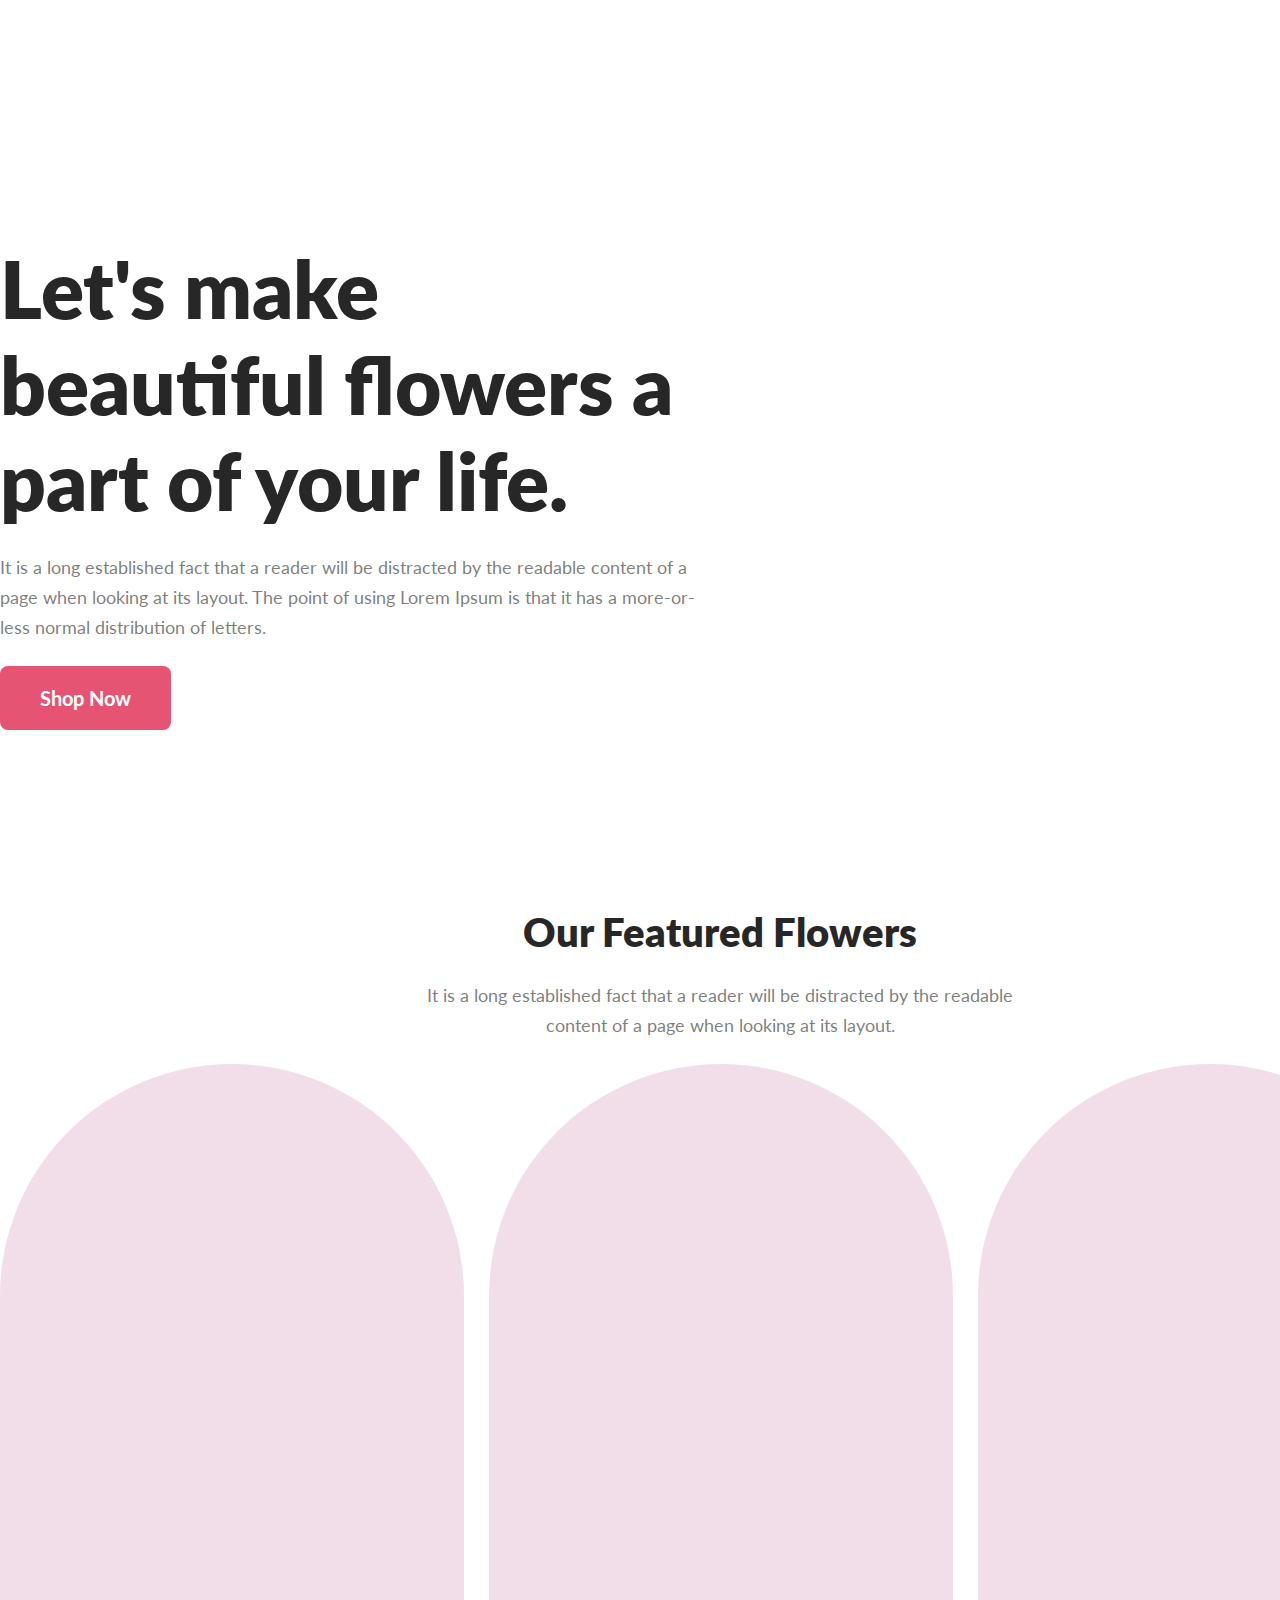
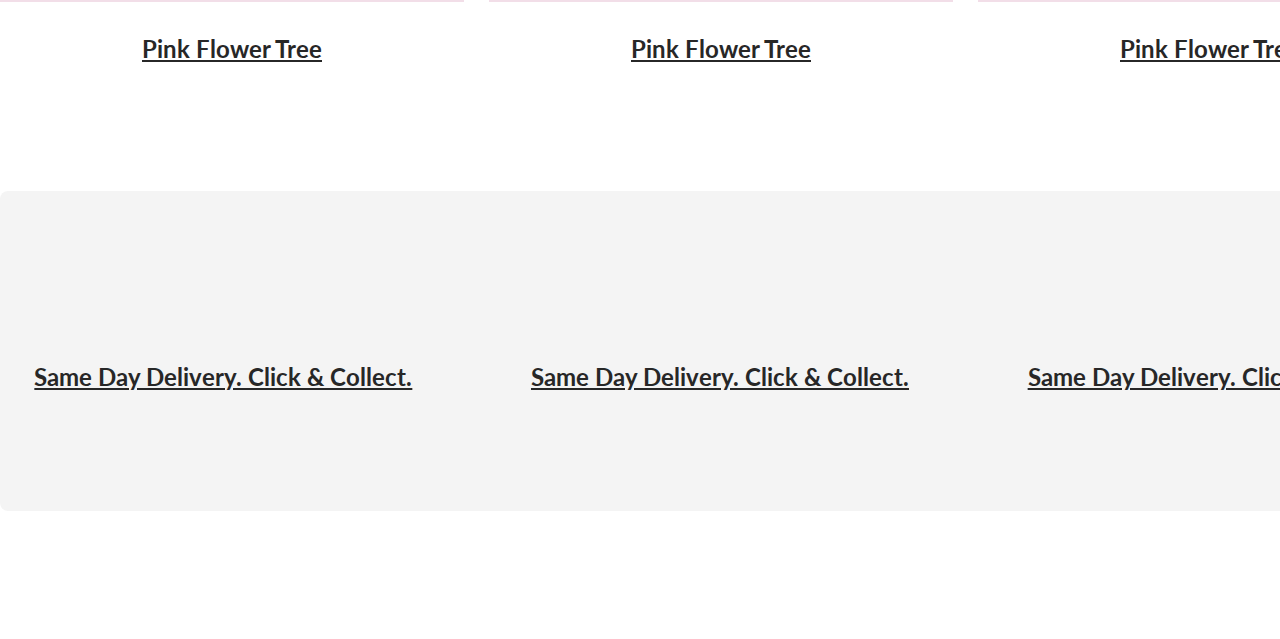
==== index.html @ a1a57ac6 "services section" ====
<!DOCTYPE html>
<html lang="en">
  <head>
    <meta charset="UTF-8" />
    <meta name="viewport" content="width=device-width, initial-scale=1.0" />
    <link rel="preconnect" href="https://fonts.googleapis.com" />
    <link rel="preconnect" href="https://fonts.gstatic.com" crossorigin />
    <link
      href="https://fonts.googleapis.com/css2?family=Lato:wght@400;700&display=swap"
      rel="stylesheet"
    />
    <link rel="stylesheet" href="style.css" />
    <title>Online Flower Shop</title>
  </head>
  <body>
    <header>
      <div class="banner">
        <div class="banner-content">
          <h1 class="banner-tile">
            Let's make <br />
            beautiful flowers a <br />
            part of your life.
          </h1>
          <p class="content-description">
            It is a long established fact that a reader will be distracted by
            the readable content of a page when looking at its layout. The point
            of using Lorem Ipsum is that it has a more-or-less normal
            distribution of letters.
          </p>
          <button class="btn-primary">Shop Now</button>
        </div>
        <img src="./Flower Asset/pngwing 10.png" alt="" />
      </div>
    </header>
    <main>
      <section class="featured-flowers">
        <h2 class="section-heading">Our Featured Flowers</h2>
        <p class="content-description">
          It is a long established fact that a reader will be distracted by the
          readable <br />
          content of a page when looking at its layout.
        </p>
        <div class="showCase-flowers">
          <div>
            <div class="flower"></div>
            <p class="img-description">Pink Flower Tree</p>
          </div>
          <div>
            <div class="flower"></div>
            <p class="img-description">Pink Flower Tree</p>
          </div>
          <div>
            <div class="flower"></div>
            <p class="img-description">Pink Flower Tree</p>
          </div>
        </div>
      </section>
      <section class="services">
        <div class="service">
          <img src="./Flower Asset/Group 57.png" alt="" />
          <p class="img-description">Same Day Delivery. Click & Collect.</p>
        </div>
        <div class="service">
          <img src="./Flower Asset/Group 57.png" alt="" />
          <p class="img-description">Same Day Delivery. Click & Collect.</p>
        </div>
        <div class="service">
          <img src="./Flower Asset/Group 57.png" alt="" />
          <p class="img-description">Same Day Delivery. Click & Collect.</p>
        </div>
      </section>
    </main>
    <footer></footer>
  </body>
</html>
---- style.css ----
* {
  margin: 0px;
  padding: 0px;
  font-family: "Lato", sans-serif;
}

/* common css */
.content-description {
  color: rgba(39, 39, 39, 0.6);
  font-size: 18px;
  font-weight: 400;
  line-height: 30px;
  margin-top: 24px;
  margin-bottom: 24px;
}

.btn-primary {
  color: #fff;
  background-color: #e55473;
  border-radius: 8px;
  border: none;
  padding: 20px 40px;
  font-size: 20px;
  font-weight: 700;
  cursor: pointer;
}
.section-heading {
  color: #272727;
  text-align: center;
  font-size: 40px;
  font-weight: 800;
}

/* banner style */
header {
  /* background-color: rgba(229, 84, 115, 0.1); */
  margin-bottom: 178px;
}
.banner {
  display: flex;
  margin: 0 auto;
  width: 1440px;
  padding-top: 50px;
  gap: 95px;
}
.banner-tile {
  color: #272727;
  font-size: 80px;
  font-weight: 800;
  line-height: normal;
}
.banner-content {
  max-width: 700px;
  padding-top: 190px;
}
/* Feature flower section */
.featured-flowers {
  margin: 0 auto 128px auto;
  width: 1440px;
  text-align: center;
}
.showCase-flowers {
  display: flex;
  gap: 25px;
}
.flower {
  width: 464px;
  height: 538px;
  border-radius: 300px 300px 0px 0px;
  background: url("./Flower Asset/pngwing 5.png"), rgba(167, 33, 98, 0.15);
  background-repeat: no-repeat;
  background-position: center;
}
.img-description {
  margin-top: 32px;
  color: #272727;
  text-align: center;
  font-size: 24px;
  font-weight: 700;
  text-decoration-line: underline;
}
/* service section styles */
.services {
  display: flex;
  justify-content: space-around;
  align-items: center;
  gap: 50px;
  width: 1440px;
  height: 320px;
  /* padding: 85px 175px; */
  border-radius: 8px;
  background: rgba(39, 39, 39, 0.05);
  border: none;
  text-align: center;
  margin: 0 auto 128px auto;
}
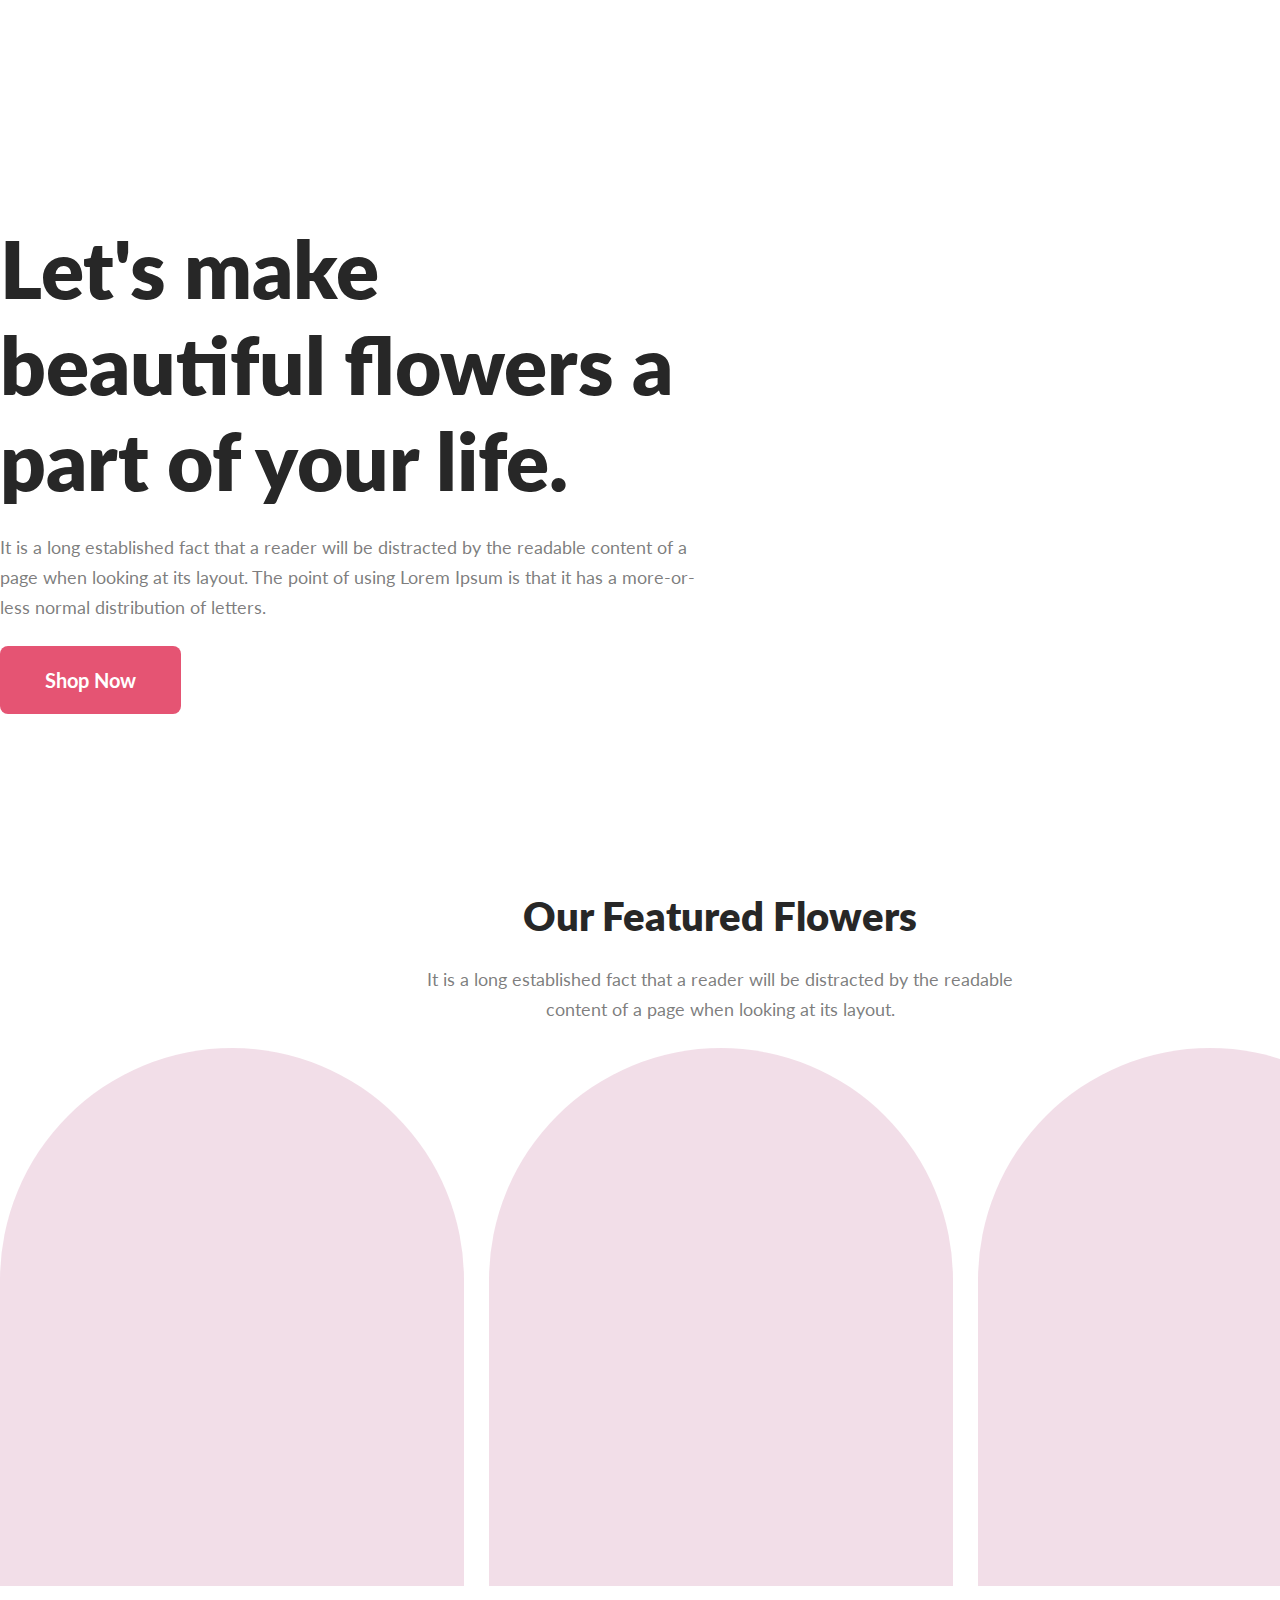
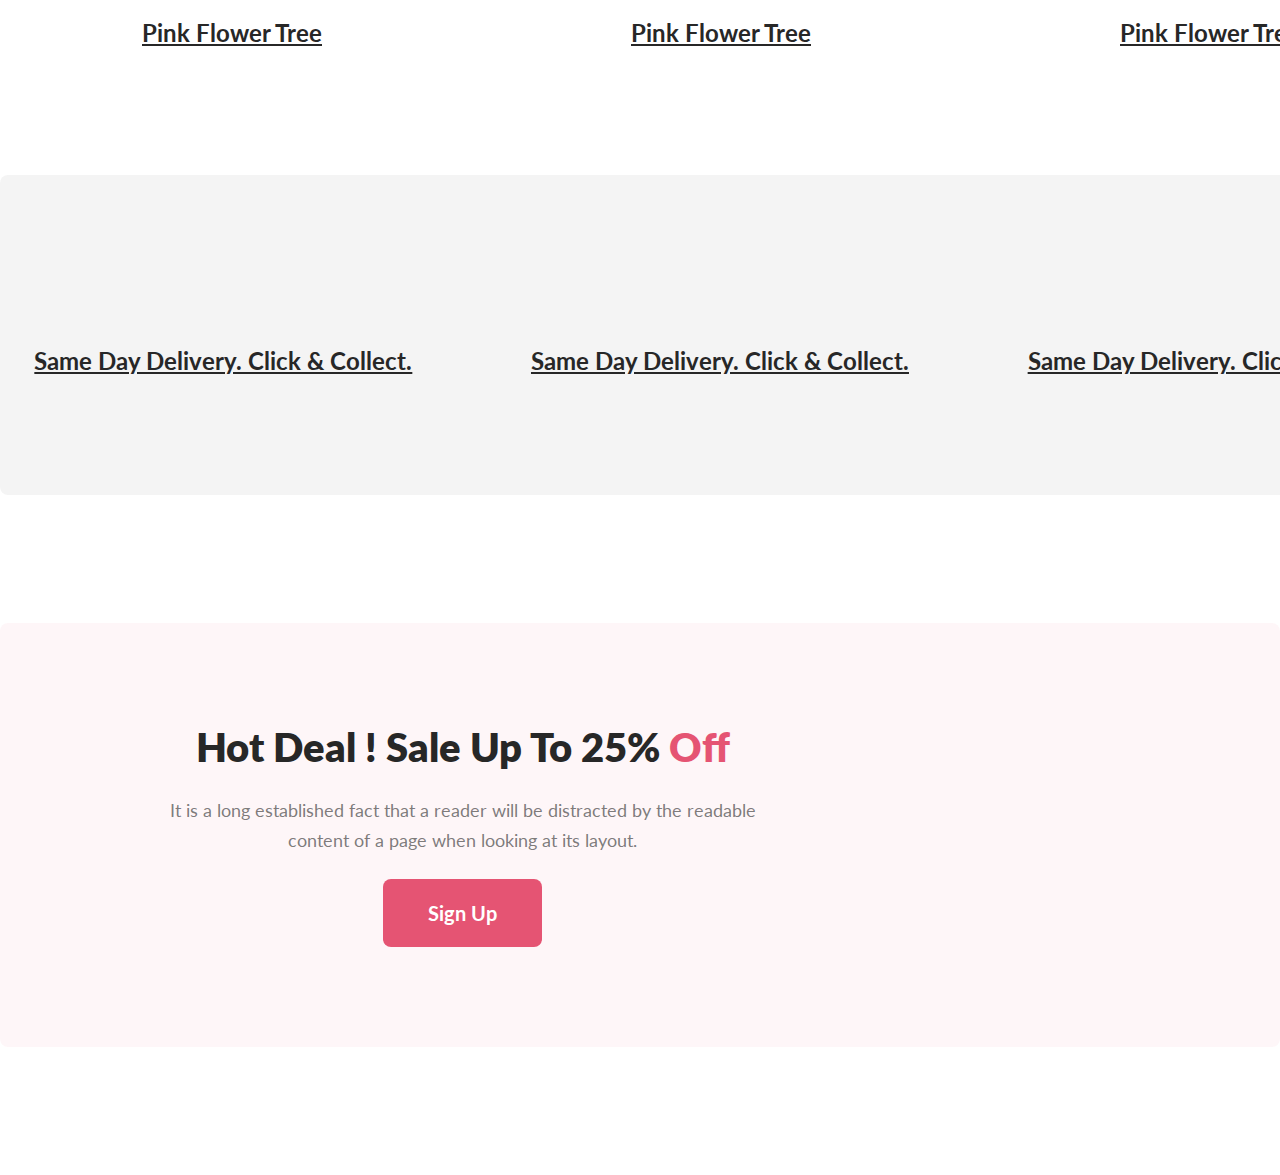
==== commit 7c7a1836: "sale up section" ====
--- a/index.html
+++ b/index.html
@@ -69,6 +69,20 @@
           <p class="img-description">Same Day Delivery. Click & Collect.</p>
         </div>
       </section>
+      <section class="sale-up">
+        <div class="sale-up-content">
+          <h2 class="section-heading">
+            Hot Deal ! Sale Up To 25% <span>Off</span>
+          </h2>
+          <p class="content-description">
+            It is a long established fact that a reader will be distracted by
+            the readable <br />
+            content of a page when looking at its layout.
+          </p>
+          <button class="btn-primary">Sign Up</button>
+        </div>
+        <img src="./Flower Asset/pngwing 8.png" alt="" />
+      </section>
     </main>
     <footer></footer>
   </body>
--- a/style.css
+++ b/style.css
@@ -19,7 +19,7 @@
   background-color: #e55473;
   border-radius: 8px;
   border: none;
-  padding: 20px 40px;
+  padding: 22px 45px;
   font-size: 20px;
   font-weight: 700;
   cursor: pointer;
@@ -40,7 +40,7 @@
   display: flex;
   margin: 0 auto;
   width: 1440px;
-  padding-top: 50px;
+  padding-top: 30px;
   gap: 95px;
 }
 .banner-tile {
@@ -94,3 +94,20 @@
   text-align: center;
   margin: 0 auto 128px auto;
 }
+
+/* sale up section */
+.sale-up {
+  display: flex;
+  gap: 185px;
+  justify-content: space-evenly;
+  align-items: center;
+  margin-bottom: 128px;
+  border-radius: 8px;
+  background-color: rgba(229, 84, 115, 0.05);
+  text-align: center;
+  padding: 100px 0;
+}
+
+.sale-up span {
+  color: #e55473;
+}
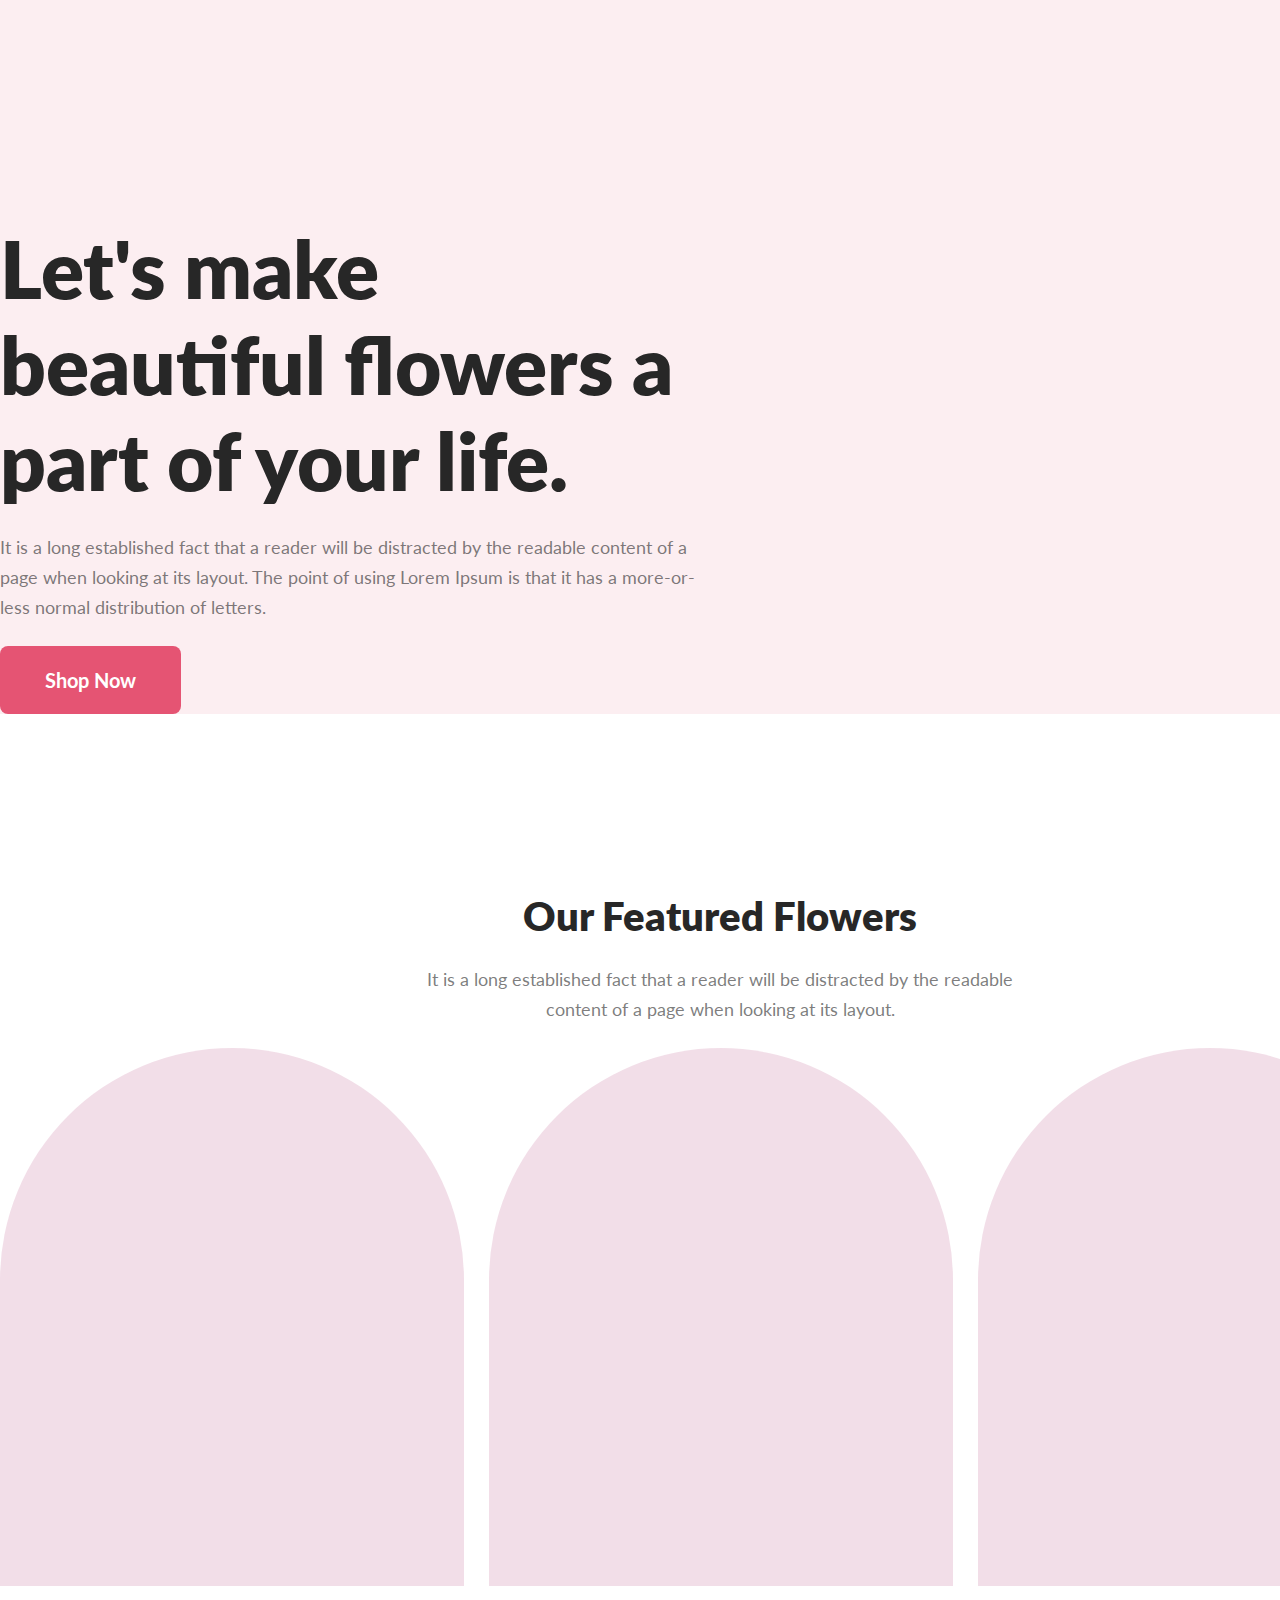
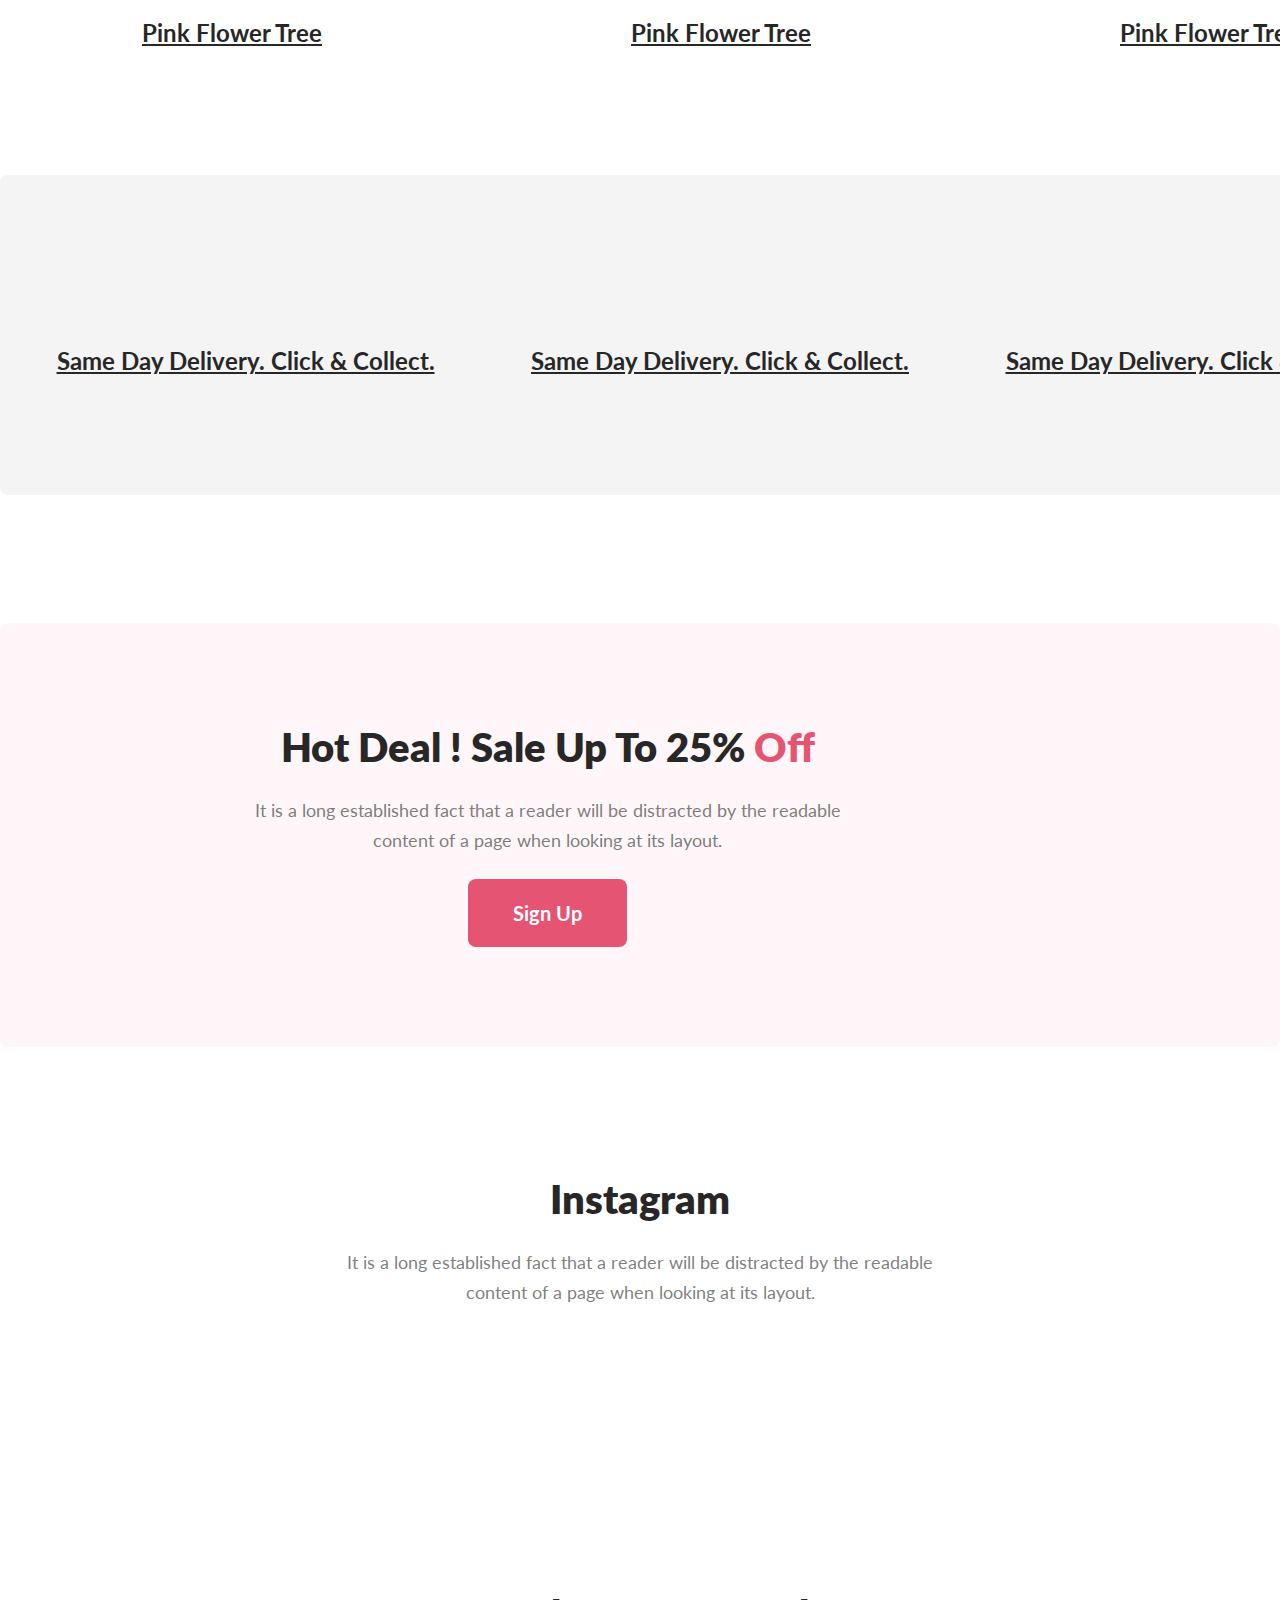
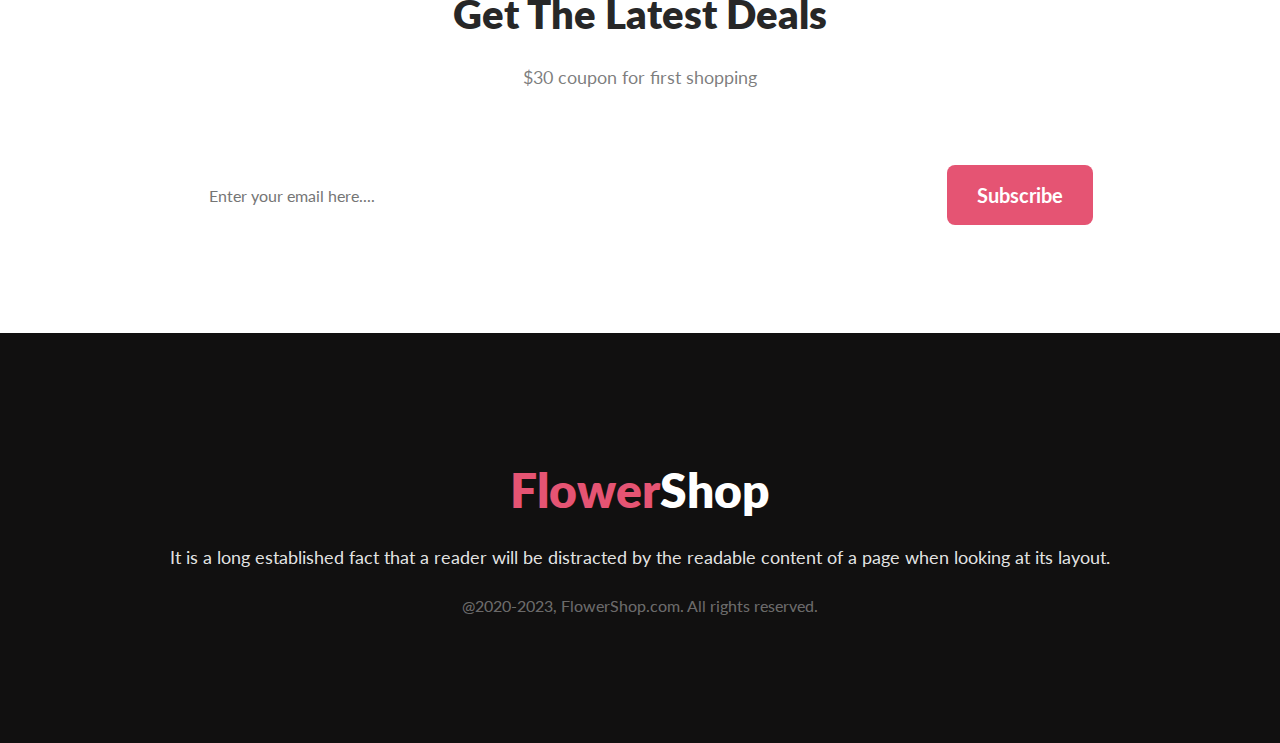
==== commit bb475e30: "Footer Design" ====
--- a/index.html
+++ b/index.html
@@ -83,7 +83,50 @@
         </div>
         <img src="./Flower Asset/pngwing 8.png" alt="" />
       </section>
+
+      <section class="instagram">
+        <h2 class="section-heading">Instagram</h2>
+        <p class="content-description">
+          It is a long established fact that a reader will be distracted by the
+          readable <br />
+          content of a page when looking at its layout.
+        </p>
+        <div class="instagram-image-conteinar">
+          <img src="./Flower Asset/Rectangle 4.png" alt="" />
+          <img src="./Flower Asset/Rectangle 4.png" alt="" />
+          <img src="./Flower Asset/Rectangle 4.png" alt="" />
+          <img src="./Flower Asset/Rectangle 4.png" alt="" />
+        </div>
+      </section>
+
+      <section class="subscribe">
+        <div class="subscribe-content">
+          <h2 class="section-heading">Get The Latest Deals</h2>
+          <p class="content-description">$30 coupon for first shopping</p>
+        </div>
+        <div class="subscribe-contact">
+          <input
+            type="email"
+            name="Email"
+            placeholder="Enter your email here...."
+          />
+          <input
+            class="btn-primary btn-subscribe"
+            type="submit"
+            value="Subscribe"
+          />
+        </div>
+      </section>
     </main>
-    <footer></footer>
+    <footer>
+      <h2 class="footer-heading"><span>Flower</span>Shop</h2>
+      <p class="content-description">
+        It is a long established fact that a reader will be distracted by the
+        readable content of a page when looking at its layout.
+      </p>
+      <p class="copy-rights">
+        @2020-2023, FlowerShop.com. All rights reserved.
+      </p>
+    </footer>
   </body>
 </html>
--- a/style.css
+++ b/style.css
@@ -23,6 +23,7 @@
   font-size: 20px;
   font-weight: 700;
   cursor: pointer;
+  text-align: center;
 }
 .section-heading {
   color: #272727;
@@ -33,7 +34,7 @@
 
 /* banner style */
 header {
-  /* background-color: rgba(229, 84, 115, 0.1); */
+  background-color: rgba(229, 84, 115, 0.1);
   margin-bottom: 178px;
 }
 .banner {
@@ -82,9 +83,9 @@
 /* service section styles */
 .services {
   display: flex;
-  justify-content: space-around;
+  justify-content: space-evenly;
   align-items: center;
-  gap: 50px;
+  gap: 40px;
   width: 1440px;
   height: 320px;
   /* padding: 85px 175px; */
@@ -99,7 +100,7 @@
 .sale-up {
   display: flex;
   gap: 185px;
-  justify-content: space-evenly;
+  justify-content: center;
   align-items: center;
   margin-bottom: 128px;
   border-radius: 8px;
@@ -111,3 +112,79 @@
 .sale-up span {
   color: #e55473;
 }
+
+/* Instagram section*/
+.instagram {
+  /* display: flex; */
+  text-align: center;
+  margin: 0px auto 128px auto;
+}
+
+.instagram-image-conteinar {
+  display: flex;
+  justify-content: center;
+  align-items: center;
+  gap: 20px;
+  margin-top: 48px;
+}
+
+/* subscribe section */
+.subscribe {
+  text-align: center;
+  display: flex;
+  flex-direction: column;
+  justify-content: center;
+  align-items: center;
+  background-image: url("./Flower Asset/Rectangle 9.png");
+  background-repeat: no-repeat;
+  height: 450px;
+}
+.subscribe-contact {
+  margin-top: 48px;
+  display: flex;
+  align-items: center;
+  gap: 16px;
+}
+.subscribe input[type="email"] {
+  width: 700px;
+  /* height: 64px; */
+  padding: 22px;
+  border-radius: 8px;
+  background: #fff;
+  border: none;
+
+  color: rgba(39, 39, 39, 0.6);
+  font-size: 16px;
+  font-weight: 400;
+}
+.btn-subscribe {
+  height: 60px;
+  text-align: center;
+  padding: 15px 30px;
+}
+
+/* footer */
+
+footer {
+  background-color: #111010;
+  text-align: center;
+  padding: 128px;
+}
+
+.footer-heading {
+  color: #fff;
+  font-size: 48px;
+  font-weight: 800;
+}
+.footer-heading span {
+  color: #e55473;
+}
+footer > .content-description {
+  color: rgba(255, 255, 255, 0.9);
+}
+footer > .copy-rights {
+  color: rgba(255, 255, 255, 0.4);
+  text-align: center;
+  font-size: 16px;
+  font-weight: 400;
+}
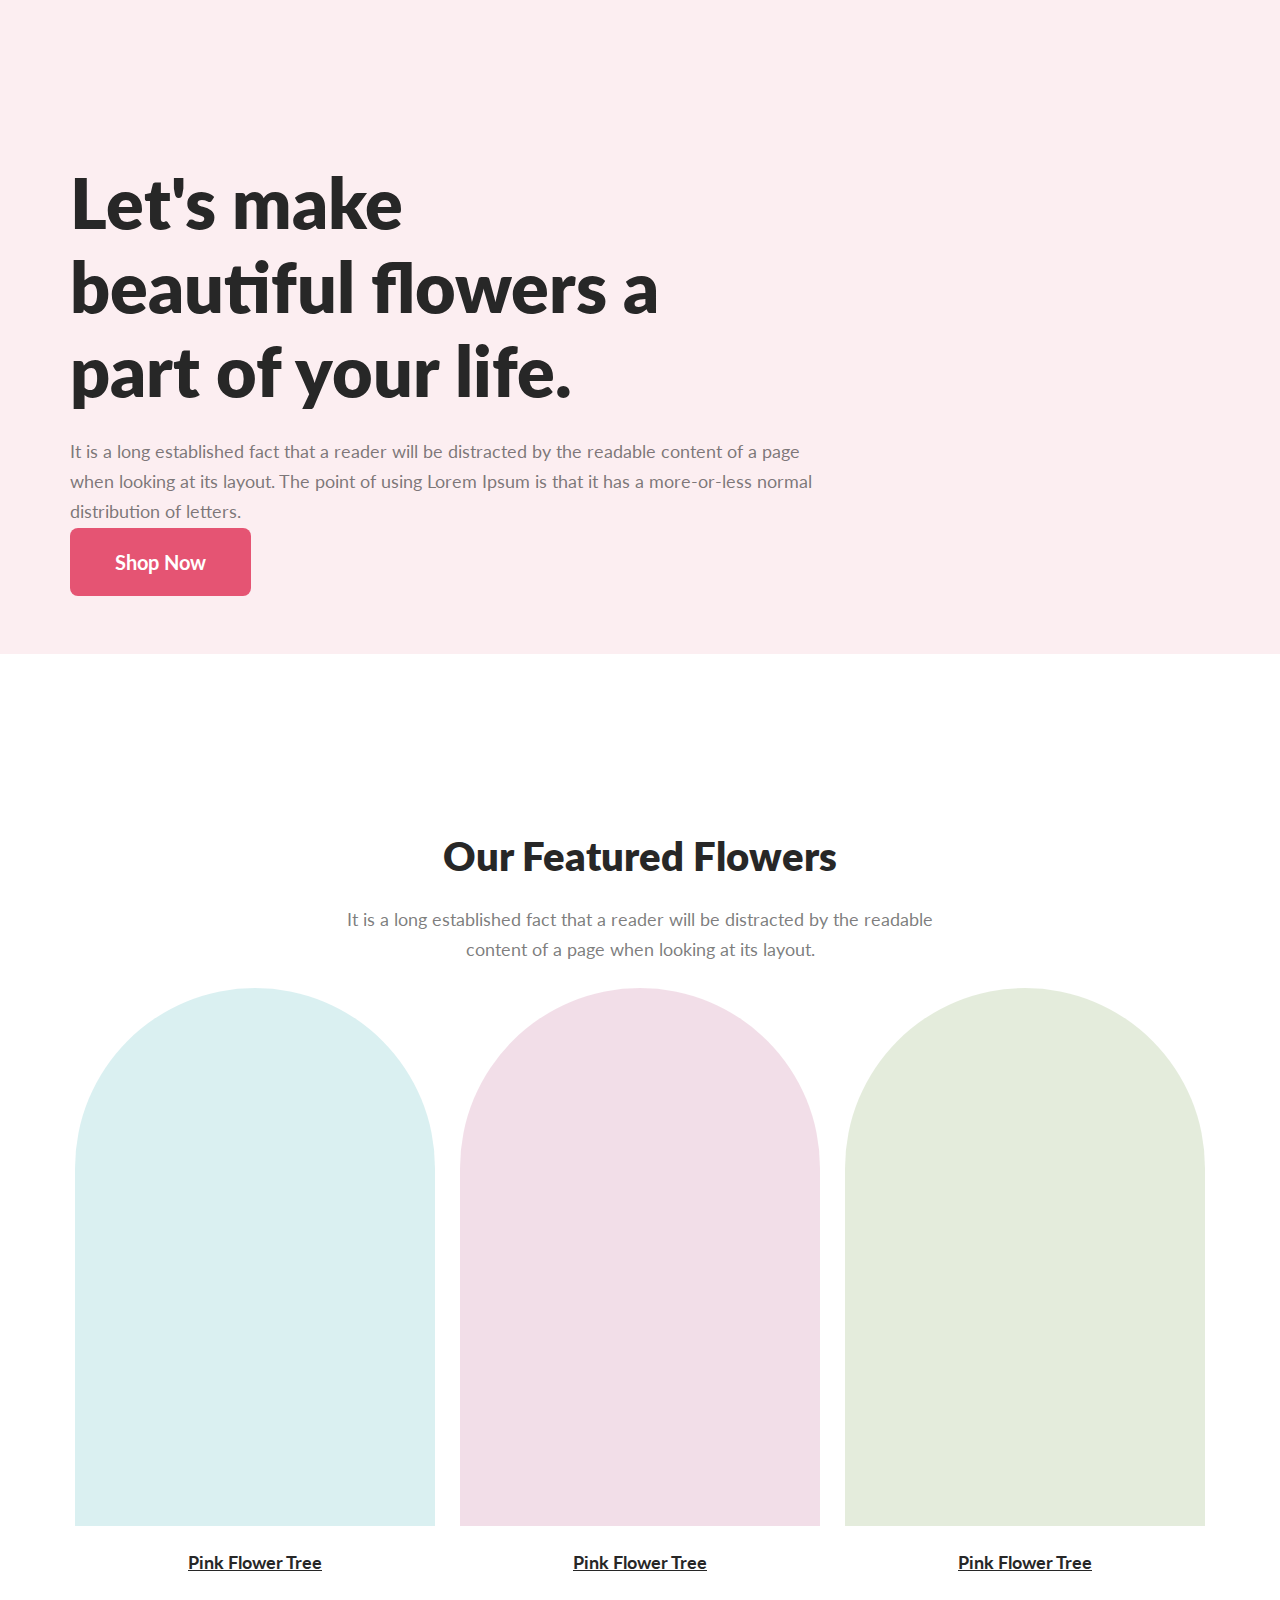
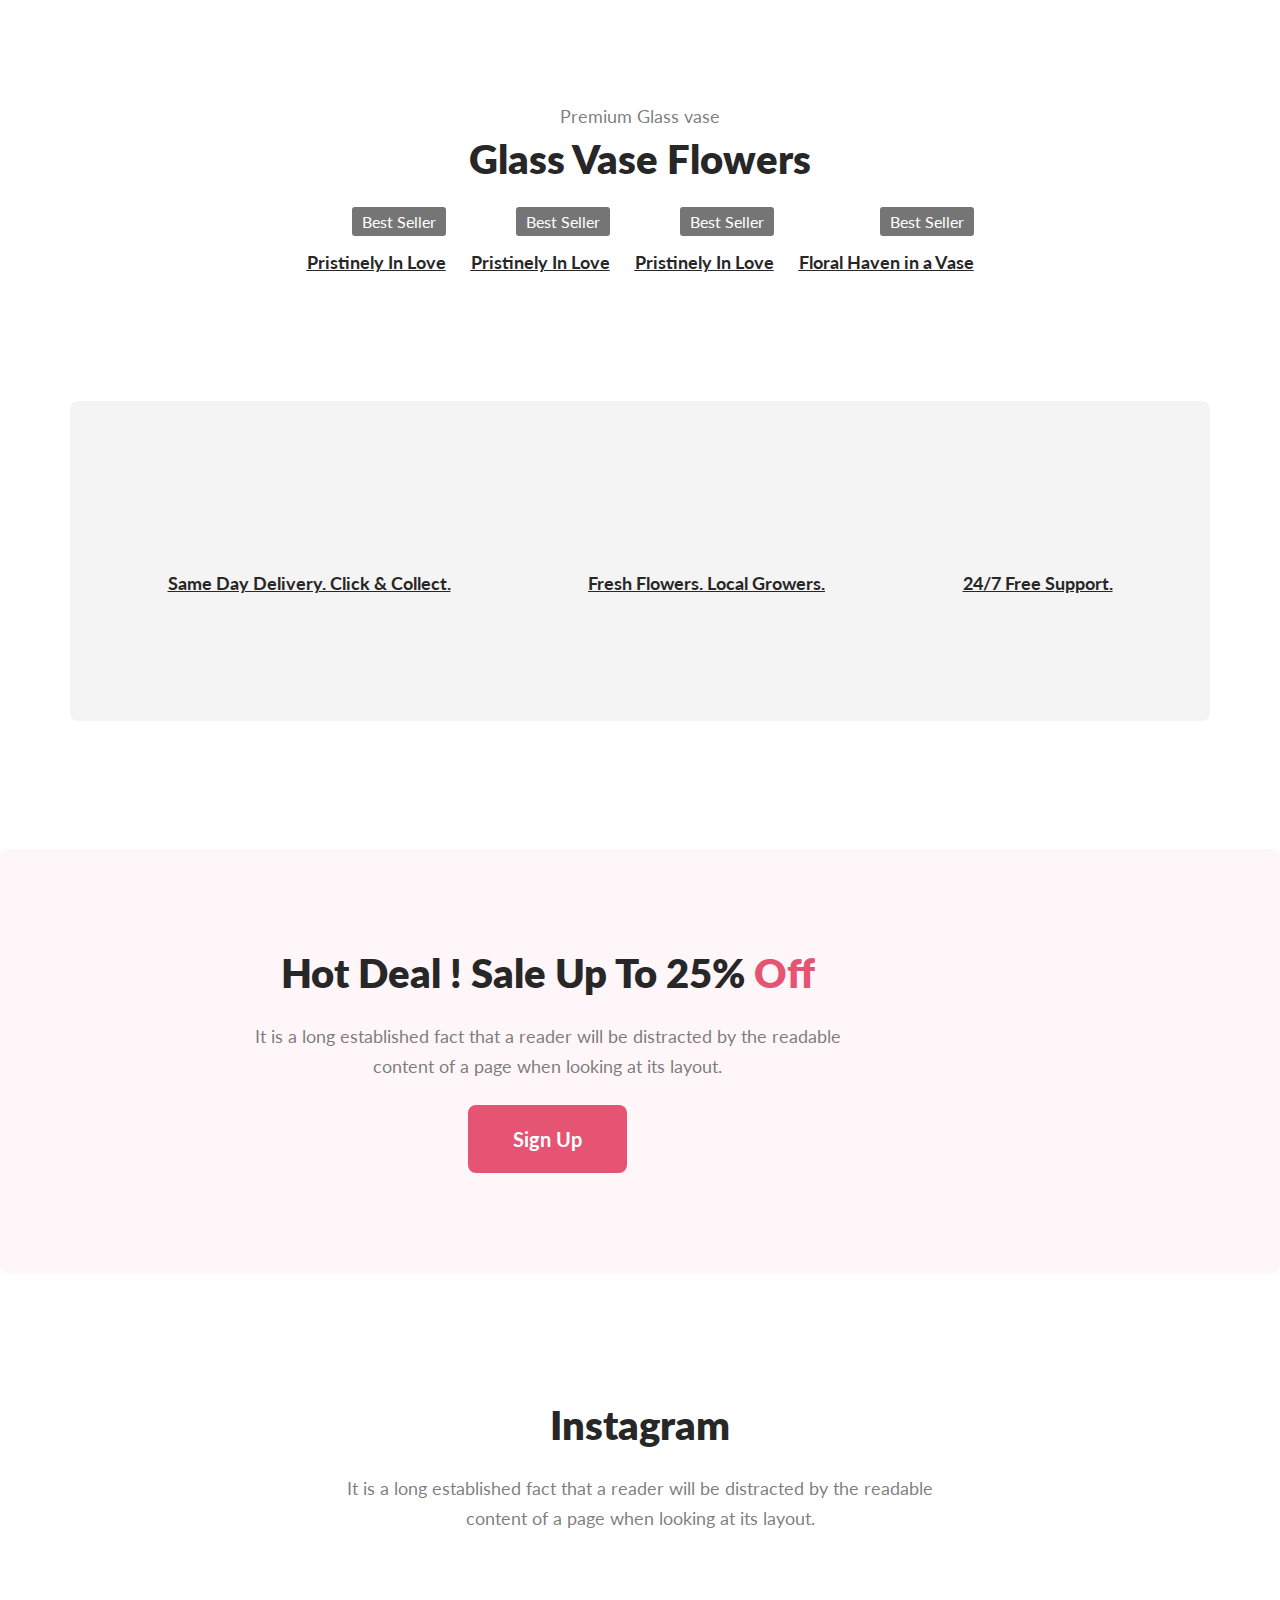
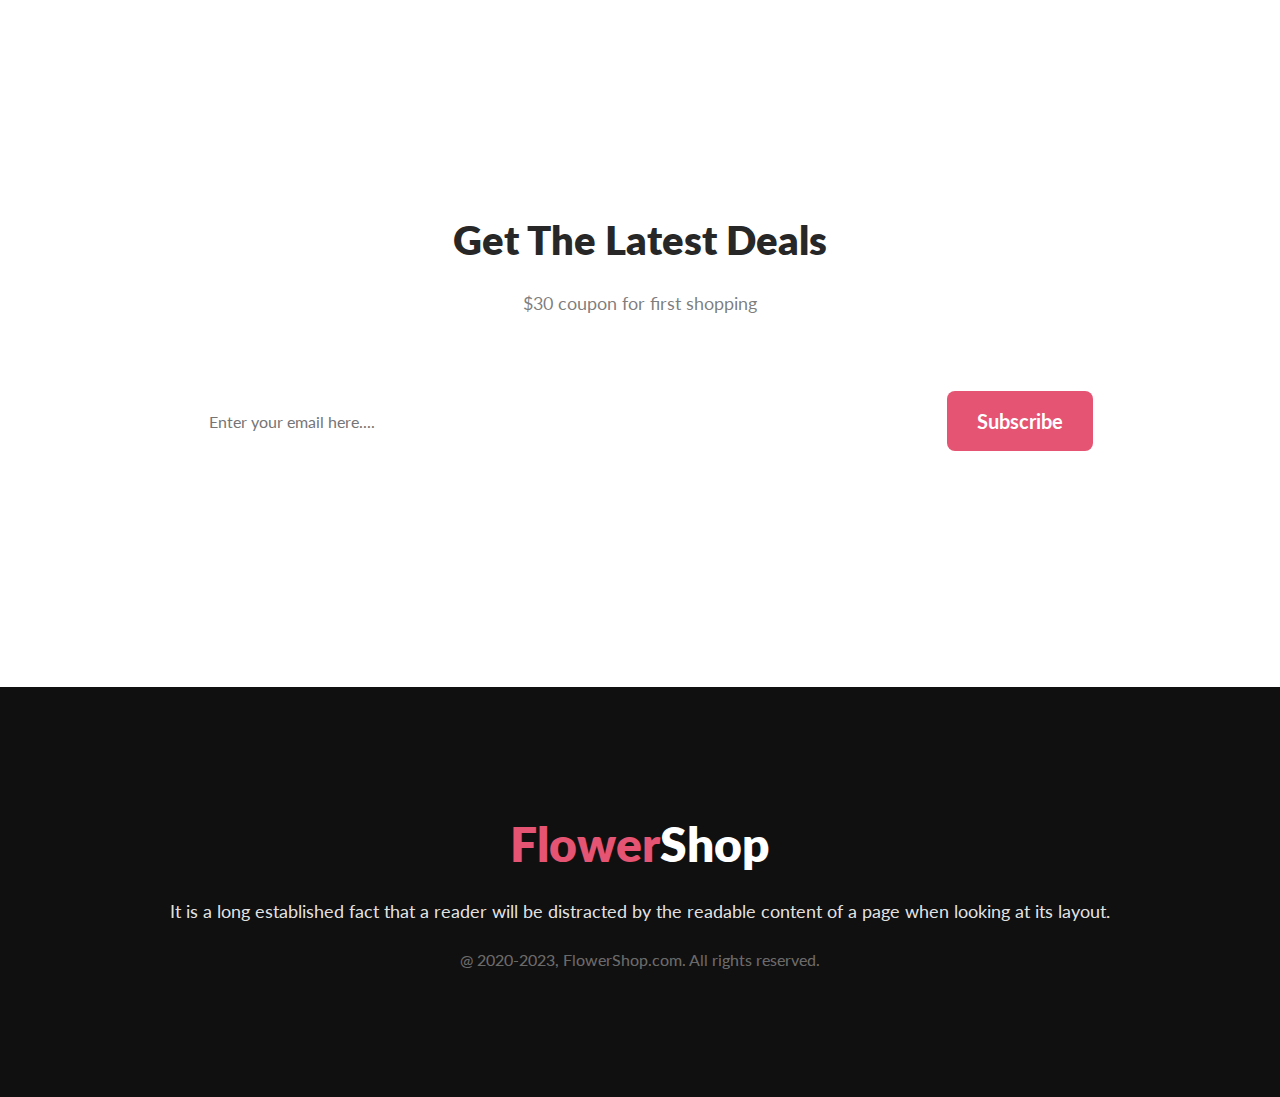
==== commit 0933c564: "Merge pull request #1 from tisabbir/shop-page" ====
--- a/index.html
+++ b/index.html
@@ -27,7 +27,7 @@
             of using Lorem Ipsum is that it has a more-or-less normal
             distribution of letters.
           </p>
-          <button class="btn-primary">Shop Now</button>
+          <a href="./shop-page/shop.html" class="btn-primary">Shop Now</a>
         </div>
         <img src="./Flower Asset/pngwing 10.png" alt="" />
       </div>
@@ -42,16 +42,52 @@
         </p>
         <div class="showCase-flowers">
           <div>
-            <div class="flower"></div>
+            <div class="flower1"></div>
             <p class="img-description">Pink Flower Tree</p>
           </div>
           <div>
-            <div class="flower"></div>
+            <div class="flower2"></div>
             <p class="img-description">Pink Flower Tree</p>
           </div>
           <div>
-            <div class="flower"></div>
+            <div class="flower3"></div>
             <p class="img-description">Pink Flower Tree</p>
+          </div>
+        </div>
+      </section>
+      <section class="glass-vase-flowers">
+        <p class="content-description">Premium Glass vase</p>
+        <h2 class="section-heading">Glass Vase Flowers</h2>
+        <div class="flower-container">
+          <div class="glass-vase-flower">
+            <img src="./Flower Asset/glass-1.avif" alt="" />
+            <p>Best Seller</p>
+            <div class="flower-info">
+              <a href=""><p class="img-description">Pristinely In Love</p></a>
+            </div>
+          </div>
+          <div class="glass-vase-flower">
+            <img src="./Flower Asset/glass-2.avif" alt="" />
+            <p>Best Seller</p>
+            <div class="flower-info">
+              <a href=""><p class="img-description">Pristinely In Love</p></a>
+            </div>
+          </div>
+          <div class="glass-vase-flower">
+            <img src="./Flower Asset/glass-3.avif" alt="" />
+            <p>Best Seller</p>
+            <div class="flower-info">
+              <a href=""><p class="img-description">Pristinely In Love</p></a>
+            </div>
+          </div>
+          <div class="glass-vase-flower">
+            <img src="./Flower Asset/glass-5.avif" alt="" />
+            <p>Best Seller</p>
+            <div class="flower-info">
+              <a href=""
+                ><p class="img-description">Floral Haven in a Vase</p></a
+              >
+            </div>
           </div>
         </div>
       </section>
@@ -61,12 +97,12 @@
           <p class="img-description">Same Day Delivery. Click & Collect.</p>
         </div>
         <div class="service">
-          <img src="./Flower Asset/Group 57.png" alt="" />
-          <p class="img-description">Same Day Delivery. Click & Collect.</p>
+          <img src="./Flower Asset/Group 58.png" alt="" />
+          <p class="img-description">Fresh Flowers. Local Growers.</p>
         </div>
         <div class="service">
-          <img src="./Flower Asset/Group 57.png" alt="" />
-          <p class="img-description">Same Day Delivery. Click & Collect.</p>
+          <img src="./Flower Asset/Group 59.png" alt="" />
+          <p class="img-description">24/7 Free Support.</p>
         </div>
       </section>
       <section class="sale-up">
@@ -92,10 +128,10 @@
           content of a page when looking at its layout.
         </p>
         <div class="instagram-image-conteinar">
+          <img src="./Flower Asset/Rectangle 3.png" alt="" />
           <img src="./Flower Asset/Rectangle 4.png" alt="" />
-          <img src="./Flower Asset/Rectangle 4.png" alt="" />
-          <img src="./Flower Asset/Rectangle 4.png" alt="" />
-          <img src="./Flower Asset/Rectangle 4.png" alt="" />
+          <img src="./Flower Asset/Rectangle 5.png" alt="" />
+          <img src="./Flower Asset/Rectangle 6.png" alt="" />
         </div>
       </section>
 
@@ -125,7 +161,7 @@
         readable content of a page when looking at its layout.
       </p>
       <p class="copy-rights">
-        @2020-2023, FlowerShop.com. All rights reserved.
+        &#64; 2020-2023, FlowerShop.com. All rights reserved.
       </p>
     </footer>
   </body>
--- a/style.css
+++ b/style.css
@@ -24,6 +24,7 @@
   font-weight: 700;
   cursor: pointer;
   text-align: center;
+  text-decoration:none;
 }
 .section-heading {
   color: #272727;
@@ -40,53 +41,107 @@
 .banner {
   display: flex;
   margin: 0 auto;
-  width: 1440px;
+  width: 1140px;
   padding-top: 30px;
   gap: 95px;
 }
 .banner-tile {
   color: #272727;
-  font-size: 80px;
+  font-size: 70px;
   font-weight: 800;
   line-height: normal;
 }
 .banner-content {
-  max-width: 700px;
-  padding-top: 190px;
+  max-width: 750px;
+  padding-top: 130px;
+  padding-bottom: 80px;
+}
+
+.banner > img {
+  width: 50%;
+  /* height: 70%; */
 }
 /* Feature flower section */
 .featured-flowers {
   margin: 0 auto 128px auto;
-  width: 1440px;
+  width: 1140px;
   text-align: center;
 }
 .showCase-flowers {
   display: flex;
   gap: 25px;
-}
-.flower {
-  width: 464px;
+  justify-content: center;
+}
+.flower1 {
+  width: 360px;
   height: 538px;
   border-radius: 300px 300px 0px 0px;
-  background: url("./Flower Asset/pngwing 5.png"), rgba(167, 33, 98, 0.15);
+  background: url("./Flower Asset/pngwing 5.png"), rgba(5, 151, 160, 0.15);
+  background-repeat: no-repeat;
+  background-position: center;
+}
+.flower2 {
+  width: 360px;
+  height: 538px;
+  border-radius: 300px 300px 0px 0px;
+  background: url("./Flower Asset/pngwing 6.png"), rgba(167, 33, 98, 0.15);
+  background-repeat: no-repeat;
+  background-position: center;
+}
+.flower3 {
+  width: 360px;
+  height: 538px;
+  border-radius: 300px 300px 0px 0px;
+  background: url("./Flower Asset/pngwing 7.png"), rgba(71, 125, 17, 0.15);
   background-repeat: no-repeat;
   background-position: center;
 }
 .img-description {
-  margin-top: 32px;
+  margin-top: 25px;
   color: #272727;
   text-align: center;
-  font-size: 24px;
+  font-size: 18px;
   font-weight: 700;
   text-decoration-line: underline;
 }
+
+/* Premium Glass*/
+
+.glass-vase-flowers {
+  text-align: center;
+  margin: 0px auto 128px auto;
+}
+.glass-vase-flowers > h2 {
+  margin-top: -20px;
+  margin-bottom: 24px;
+}
+.flower-container {
+  display: flex;
+  gap: 25px;
+  justify-content: center;
+}
+.glass-vase-flower {
+  position: relative;
+}
+
+.glass-vase-flower > p {
+  position: absolute;
+  top: 0;
+  right: 0;
+  padding: 5px 10px;
+  color: #fff;
+  background: #757575;
+  text-align: center;
+  border: none;
+  border-radius: 3px;
+}
 /* service section styles */
 .services {
   display: flex;
   justify-content: space-evenly;
   align-items: center;
   gap: 40px;
-  width: 1440px;
+  width: 1140px;
   height: 320px;
   /* padding: 85px 175px; */
   border-radius: 8px;
@@ -128,6 +183,9 @@
   margin-top: 48px;
 }
 
+.instagram img {
+  width: 270px;
+}
 /* subscribe section */
 .subscribe {
   text-align: center;
@@ -138,6 +196,11 @@
   background-image: url("./Flower Asset/Rectangle 9.png");
   background-repeat: no-repeat;
   height: 450px;
+  background-position: center;
+  margin: 0px auto 128px auto;
+  max-width: 1140px;
+  border-radius: 8px;
+  border: none;
 }
 .subscribe-contact {
   margin-top: 48px;
